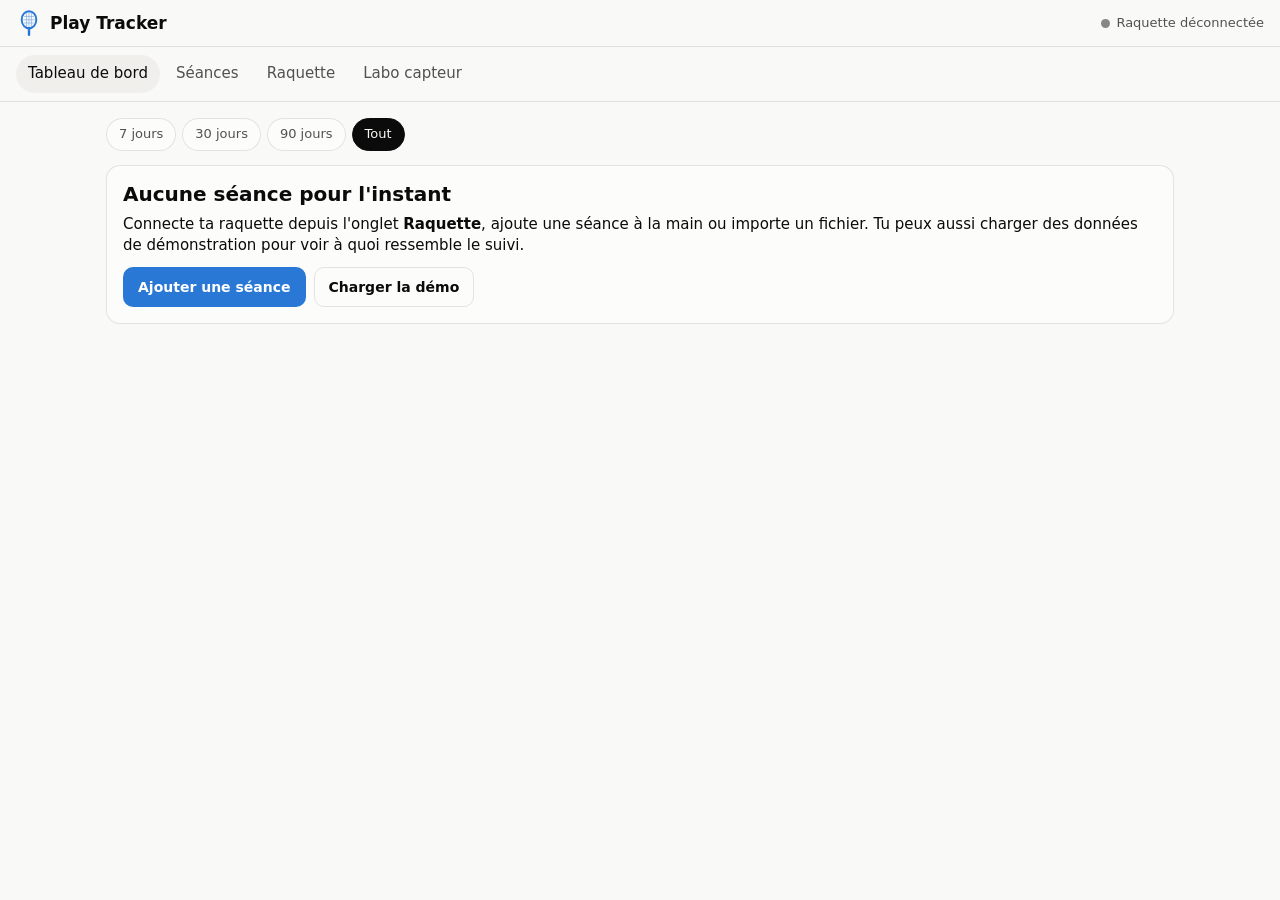
==== babolat-play/index.html @ 60995770 "Ajoute Play Tracker, une web-app de suivi pour la raquette Babolat Play Remplace l'appli Babolat Pla" ====
<!doctype html>
<html lang="fr">
<head>
  <meta charset="utf-8">
  <meta name="viewport" content="width=device-width, initial-scale=1, viewport-fit=cover">
  <title>Play Tracker</title>
  <meta name="description" content="Suivi des données du capteur Babolat Play : séances, coups, puissance, zone d'impact.">
  <meta name="theme-color" content="#0d0d0d">
  <meta name="apple-mobile-web-app-capable" content="yes">
  <meta name="apple-mobile-web-app-title" content="Play Tracker">
  <link rel="manifest" href="manifest.webmanifest">
  <link rel="icon" href="icons/icon.svg" type="image/svg+xml">
  <link rel="apple-touch-icon" href="icons/icon.svg">
  <link rel="stylesheet" href="css/style.css">
</head>
<body>
  <header class="topbar">
    <div class="brand">
      <svg class="brand-mark" viewBox="0 0 32 32" aria-hidden="true"><ellipse cx="16" cy="12" rx="9" ry="10.5" fill="none" stroke="currentColor" stroke-width="2.4"/><path d="M16 22.5v8" stroke="currentColor" stroke-width="3" stroke-linecap="round"/><path d="M10 8h12M9 12h14M10 16h12M13 3.5v17M16 1.5v21M19 3.5v17" stroke="currentColor" stroke-width=".9" opacity=".55"/></svg>
      <span>Play Tracker</span>
    </div>
    <div class="conn" id="connBadge" data-state="off" title="État de la connexion Bluetooth">
      <span class="dot"></span><span id="connLabel">Raquette déconnectée</span>
    </div>
  </header>

  <nav class="tabs" role="tablist">
    <button role="tab" data-view="dashboard" aria-selected="true">Tableau de bord</button>
    <button role="tab" data-view="sessions" aria-selected="false">Séances</button>
    <button role="tab" data-view="racket" aria-selected="false">Raquette</button>
    <button role="tab" data-view="lab" aria-selected="false">Labo capteur</button>
  </nav>

  <main>
    <!-- ============ TABLEAU DE BORD ============ -->
    <section id="view-dashboard" class="view" data-active>
      <div class="filters" role="group" aria-label="Période">
        <button class="chip" data-range="7">7 jours</button>
        <button class="chip" data-range="30">30 jours</button>
        <button class="chip" data-range="90">90 jours</button>
        <button class="chip" data-range="0" aria-pressed="true">Tout</button>
      </div>

      <div id="emptyState" class="card empty" hidden>
        <h2>Aucune séance pour l'instant</h2>
        <p>Connecte ta raquette depuis l'onglet <b>Raquette</b>, ajoute une séance à la main ou importe un fichier.
           Tu peux aussi charger des données de démonstration pour voir à quoi ressemble le suivi.</p>
        <div class="row">
          <button class="btn" data-goto="sessions">Ajouter une séance</button>
          <button class="btn ghost" id="loadDemo">Charger la démo</button>
        </div>
      </div>

      <div id="dashContent">
        <div class="tiles" id="tiles"></div>

        <div class="grid2">
          <article class="card">
            <header class="card-h"><h3>Coups par séance</h3><button class="link" data-table="perSession">Tableau</button></header>
            <div class="legend" id="legendPerSession"></div>
            <div class="chart" id="chartPerSession"></div>
          </article>
          <article class="card">
            <header class="card-h"><h3>Répartition des coups</h3><button class="link" data-table="byType">Tableau</button></header>
            <div class="chart" id="chartByType"></div>
          </article>
          <article class="card">
            <header class="card-h"><h3>Zone d'impact sur le tamis</h3><button class="link" data-table="impact">Tableau</button></header>
            <div class="chart chart-impact" id="chartImpact"></div>
          </article>
          <article class="card">
            <header class="card-h"><h3>Puissance moyenne par coup</h3><button class="link" data-table="power">Tableau</button></header>
            <div class="chart" id="chartPower"></div>
          </article>
          <article class="card span2">
            <header class="card-h"><h3>Effets (lifté / plat / slicé)</h3><button class="link" data-table="spin">Tableau</button></header>
            <div class="legend" id="legendSpin"></div>
            <div class="chart" id="chartSpin"></div>
          </article>
        </div>
      </div>
    </section>

    <!-- ============ SEANCES ============ -->
    <section id="view-sessions" class="view">
      <div class="row wrap">
        <button class="btn" id="newSession">+ Nouvelle séance</button>
        <label class="btn ghost file">Importer (JSON / CSV)<input type="file" id="importFile" accept=".json,.csv,application/json,text/csv" hidden></label>
        <button class="btn ghost" id="exportJson">Exporter JSON</button>
        <button class="btn ghost" id="exportCsv">Exporter CSV</button>
      </div>
      <div id="sessionList" class="list"></div>
    </section>

    <!-- ============ RAQUETTE ============ -->
    <section id="view-racket" class="view">
      <div id="bleUnsupported" class="card warn" hidden>
        <h3>Bluetooth non disponible dans ce navigateur</h3>
        <p id="bleUnsupportedMsg"></p>
      </div>

      <article class="card">
        <h3>Connexion</h3>
        <p class="muted">Allume la raquette (appui sur le bouton du manche, la LED s'allume), puis appuie sur « Rechercher ».
           Choisis l'appareil dans la liste qui s'affiche.</p>
        <div class="row wrap">
          <button class="btn" id="btnScan">Rechercher la raquette</button>
          <button class="btn ghost" id="btnDisconnect" disabled>Déconnecter</button>
          <button class="btn ghost" id="btnSync" disabled>Synchroniser les séances</button>
        </div>
      </article>

      <article class="card">
        <h3>Informations de la raquette</h3>
        <dl class="kv" id="deviceInfo"><dt>État</dt><dd>Non connectée</dd></dl>
      </article>

      <article class="card">
        <h3>Services Bluetooth découverts</h3>
        <div id="gattTree" class="gatt muted">Connecte la raquette pour lister ses services.</div>
      </article>
    </section>

    <!-- ============ LABO ============ -->
    <section id="view-lab" class="view">
      <article class="card">
        <h3>Pourquoi ce labo ?</h3>
        <p>Babolat n'a jamais publié le protocole de son capteur. L'appli lit déjà ce qui est standard (batterie, modèle,
           version du firmware). Pour décoder les séances, il faut d'abord observer ce que la raquette envoie.
           Ce labo enregistre chaque paquet reçu, met en évidence les octets qui changent et exporte une capture que l'on pourra analyser.</p>
      </article>

      <article class="card">
        <h3>Services supplémentaires</h3>
        <p class="muted">Le navigateur n'autorise l'accès qu'aux services déclarés à l'avance. Si nRF Connect affiche un service propriétaire
          (UUID long), colle-le ici (un par ligne), puis reconnecte la raquette.</p>
        <textarea id="extraUuids" rows="3" placeholder="ex. 0000fff0-0000-1000-8000-00805f9b34fb"></textarea>
        <div class="row"><button class="btn ghost" id="saveUuids">Enregistrer</button><span id="uuidMsg" class="muted"></span></div>
      </article>

      <article class="card">
        <h3>Envoyer une commande</h3>
        <div class="row wrap">
          <select id="writeChar" aria-label="Caractéristique cible"><option value="">Aucune caractéristique inscriptible</option></select>
          <input id="writeHex" placeholder="octets en hexa, ex. 01 00 A5" spellcheck="false" autocomplete="off">
          <button class="btn" id="btnWrite" disabled>Envoyer</button>
        </div>
      </article>

      <article class="card">
        <header class="card-h">
          <h3>Journal des paquets <span class="count" id="pktCount">0</span></h3>
          <div class="row">
            <button class="link" id="clearLog">Vider</button>
            <button class="link" id="exportCapture">Exporter la capture</button>
            <label class="link file">Ouvrir une capture<input type="file" id="importCapture" accept=".json" hidden></label>
            <button class="link" id="runDecoder">Décoder</button>
          </div>
        </header>
        <p class="muted small">Les octets <mark class="diff">surlignés</mark> ont changé par rapport au paquet précédent de la même caractéristique.</p>
        <div class="log" id="packetLog" role="log" aria-live="polite"></div>
      </article>
    </section>
  </main>

  <!-- Formulaire séance -->
  <dialog id="sessionDialog">
    <form method="dialog" id="sessionForm">
      <h2 id="sessionFormTitle">Nouvelle séance</h2>
      <div class="form-grid">
        <label>Date<input type="datetime-local" name="date" required></label>
        <label>Durée (min)<input type="number" name="durationMin" min="0" step="1" required></label>
        <label>Temps de jeu actif (min)<input type="number" name="activeMin" min="0" step="1"></label>
        <label>Plus long échange (coups)<input type="number" name="longestRally" min="0" step="1"></label>
      </div>
      <fieldset>
        <legend>Nombre de coups</legend>
        <div class="form-grid four">
          <label>Coup droit<input type="number" name="s_forehand" min="0" value="0"></label>
          <label>Revers<input type="number" name="s_backhand" min="0" value="0"></label>
          <label>Service<input type="number" name="s_serve" min="0" value="0"></label>
          <label>Smash<input type="number" name="s_smash" min="0" value="0"></label>
        </div>
      </fieldset>
      <fieldset>
        <legend>Puissance moyenne (indice 0–100)</legend>
        <div class="form-grid four">
          <label>Coup droit<input type="number" name="p_forehand" min="0" max="100"></label>
          <label>Revers<input type="number" name="p_backhand" min="0" max="100"></label>
          <label>Service<input type="number" name="p_serve" min="0" max="100"></label>
          <label>Smash<input type="number" name="p_smash" min="0" max="100"></label>
        </div>
      </fieldset>
      <fieldset>
        <legend>Centrage</legend>
        <div class="form-grid">
          <label>% de coups dans le sweet spot<input type="number" name="sweetSpotPct" min="0" max="100"></label>
        </div>
      </fieldset>
      <label>Notes<textarea name="notes" rows="2"></textarea></label>
      <div class="row end">
        <button class="btn ghost" value="cancel" formnovalidate>Annuler</button>
        <button class="btn" value="save">Enregistrer</button>
      </div>
    </form>
  </dialog>

  <!-- Vue tableau des graphiques -->
  <dialog id="tableDialog">
    <form method="dialog">
      <h2 id="tableTitle"></h2>
      <div class="table-wrap" id="tableBody"></div>
      <div class="row end"><button class="btn">Fermer</button></div>
    </form>
  </dialog>

  <div class="tooltip" id="tooltip" role="tooltip" hidden></div>
  <div class="toast" id="toast" role="status" hidden></div>

  <script type="module" src="js/app.js"></script>
</body>
</html>
---- babolat-play/css/style.css ----
:root {
  color-scheme: light;
  --page: #f9f9f7;
  --surface: #fcfcfb;
  --surface-2: #f0efec;
  --ink: #0b0b0b;
  --ink-2: #52514e;
  --muted: #898781;
  --grid: #e1e0d9;
  --axis: #c3c2b7;
  --border: rgba(11, 11, 11, 0.10);
  --accent: #2a78d6;
  --accent-ink: #ffffff;
  --good: #006300;
  --warn-bg: #fff4dc;
  --s1: #2a78d6; /* coup droit */
  --s2: #eb6834; /* revers */
  --s3: #1baf7a; /* service */
  --s4: #eda100; /* smash */
  --seq-0: #f0efec;
  --seq-1: #cde2fb;
  --seq-2: #9ec5f4;
  --seq-3: #6da7ec;
  --seq-4: #3987e5;
  --seq-5: #256abf;
  --seq-6: #184f95;
  --seq-7: #0d366b;
  --seq-ink-0: #0b0b0b; --seq-ink-1: #0b0b0b; --seq-ink-2: #0b0b0b; --seq-ink-3: #0b0b0b;
  --seq-ink-4: #ffffff; --seq-ink-5: #ffffff; --seq-ink-6: #ffffff; --seq-ink-7: #ffffff;
  --radius: 14px;
  font-family: system-ui, -apple-system, "Segoe UI", Roboto, sans-serif;
}
@media (prefers-color-scheme: dark) {
  :root:not([data-theme="light"]) {
    color-scheme: dark;
    --page: #0d0d0d;
    --surface: #1a1a19;
    --surface-2: #262624;
    --ink: #f0efec;
    --ink-2: #c3c2b7;
    --grid: #2c2c2a;
    --axis: #383835;
    --border: rgba(255, 255, 255, 0.10);
    --accent: #3987e5;
    --good: #0ca30c;
    --warn-bg: #3a2c0b;
    --s1: #3987e5;
    --s2: #d95926;
    --s3: #199e70;
    --s4: #c98500;
    --seq-0: #262624;
    --seq-1: #0d366b;
    --seq-2: #104281;
    --seq-3: #184f95;
    --seq-4: #256abf;
    --seq-5: #3987e5;
    --seq-6: #6da7ec;
    --seq-7: #9ec5f4;
    --seq-ink-0: #f0efec; --seq-ink-1: #f0efec; --seq-ink-2: #f0efec; --seq-ink-3: #f0efec;
    --seq-ink-4: #ffffff; --seq-ink-5: #0b0b0b; --seq-ink-6: #0b0b0b; --seq-ink-7: #0b0b0b;
  }
}
:root[data-theme="dark"] {
  color-scheme: dark;
  --page: #0d0d0d;
  --surface: #1a1a19;
  --surface-2: #262624;
  --ink: #f0efec;
  --ink-2: #c3c2b7;
  --grid: #2c2c2a;
  --axis: #383835;
  --border: rgba(255, 255, 255, 0.10);
  --accent: #3987e5;
  --good: #0ca30c;
  --warn-bg: #3a2c0b;
  --s1: #3987e5;
  --s2: #d95926;
  --s3: #199e70;
  --s4: #c98500;
  --seq-0: #262624;
  --seq-1: #0d366b;
  --seq-2: #104281;
  --seq-3: #184f95;
  --seq-4: #256abf;
  --seq-5: #3987e5;
  --seq-6: #6da7ec;
  --seq-7: #9ec5f4;
  --seq-ink-0: #f0efec; --seq-ink-1: #f0efec; --seq-ink-2: #f0efec; --seq-ink-3: #f0efec;
  --seq-ink-4: #ffffff; --seq-ink-5: #0b0b0b; --seq-ink-6: #0b0b0b; --seq-ink-7: #0b0b0b;
}

* { box-sizing: border-box; }
html, body { margin: 0; }
body {
  background: var(--page);
  color: var(--ink);
  font-size: 15px;
  line-height: 1.45;
  padding-bottom: env(safe-area-inset-bottom);
  -webkit-text-size-adjust: 100%;
}
h1, h2, h3 { margin: 0 0 8px; line-height: 1.2; }
h2 { font-size: 20px; }
h3 { font-size: 15px; font-weight: 600; }
p { margin: 0 0 10px; }
.muted { color: var(--ink-2); }
.small { font-size: 13px; }
b { font-weight: 600; }

/* ---------- barre du haut ---------- */
.topbar {
  position: sticky; top: 0; z-index: 5;
  display: flex; align-items: center; justify-content: space-between; gap: 12px;
  padding: calc(10px + env(safe-area-inset-top)) 16px 10px;
  background: var(--page);
  border-bottom: 1px solid var(--border);
}
.brand { display: flex; align-items: center; gap: 8px; font-weight: 700; font-size: 17px; }
.brand-mark { width: 26px; height: 26px; color: var(--accent); }
.conn { display: flex; align-items: center; gap: 6px; font-size: 13px; color: var(--ink-2); white-space: nowrap; overflow: hidden; text-overflow: ellipsis; }
.conn .dot { width: 9px; height: 9px; border-radius: 50%; background: var(--muted); flex: none; }
.conn[data-state="on"] .dot { background: #0ca30c; }
.conn[data-state="busy"] .dot { background: #fab219; animation: pulse 1s infinite; }
@keyframes pulse { 50% { opacity: .3; } }

.tabs {
  display: flex; gap: 4px; padding: 8px 16px; overflow-x: auto;
  background: var(--page); border-bottom: 1px solid var(--border);
  scrollbar-width: none;
}
.tabs button {
  flex: none; border: 0; background: none; color: var(--ink-2);
  font: inherit; font-weight: 500; padding: 8px 12px; border-radius: 999px; cursor: pointer;
}
.tabs button[aria-selected="true"] { background: var(--surface-2); color: var(--ink); }

main { max-width: 1100px; margin: 0 auto; padding: 16px; }
.view { display: none; }
.view[data-active] { display: block; }

/* ---------- composants ---------- */
.card {
  background: var(--surface);
  border: 1px solid var(--border);
  border-radius: var(--radius);
  padding: 16px;
  margin-bottom: 14px;
  min-width: 0;
}
.card.warn { background: var(--warn-bg); }
.card.empty { text-align: left; }
.card-h { display: flex; align-items: center; justify-content: space-between; gap: 8px; flex-wrap: wrap; margin-bottom: 6px; }
.card-h h3 { margin: 0; }
.row { display: flex; gap: 8px; align-items: center; }
.row.wrap { flex-wrap: wrap; }
.row.end { justify-content: flex-end; margin-top: 12px; }
.grid2 { display: grid; grid-template-columns: 1fr; gap: 14px; }
.grid2 .card { margin: 0; }
@media (min-width: 820px) {
  .grid2 { grid-template-columns: 1fr 1fr; }
  .span2 { grid-column: span 2; }
}

.btn {
  display: inline-flex; align-items: center; justify-content: center;
  font: inherit; font-weight: 600; font-size: 14px;
  padding: 9px 14px; border-radius: 10px; cursor: pointer;
  background: var(--accent); color: var(--accent-ink); border: 1px solid transparent;
}
.btn.ghost { background: transparent; color: var(--ink); border-color: var(--border); }
.btn:disabled { opacity: .45; cursor: not-allowed; }
.link { background: none; border: 0; padding: 4px 2px; color: var(--accent); font: inherit; font-size: 13px; font-weight: 600; cursor: pointer; }
label.file { cursor: pointer; }

.filters { display: flex; gap: 6px; margin-bottom: 14px; flex-wrap: wrap; }
.chip {
  font: inherit; font-size: 13px; padding: 6px 12px; border-radius: 999px; cursor: pointer;
  border: 1px solid var(--border); background: var(--surface); color: var(--ink-2);
}
.chip[aria-pressed="true"] { background: var(--ink); color: var(--page); border-color: var(--ink); }

input, select, textarea {
  font: inherit; color: var(--ink); background: var(--surface);
  border: 1px solid var(--border); border-radius: 8px; padding: 8px 10px; min-width: 0;
}
textarea { width: 100%; font-family: ui-monospace, SFMono-Regular, Menlo, monospace; font-size: 13px; }
#writeHex { flex: 1 1 200px; font-family: ui-monospace, SFMono-Regular, Menlo, monospace; }
#writeChar { flex: 1 1 220px; max-width: 100%; }

/* ---------- tuiles ---------- */
.tiles { display: grid; grid-template-columns: repeat(2, minmax(0, 1fr)); gap: 10px; margin-bottom: 14px; }
.tiles .tile:last-child:nth-child(odd) { grid-column: span 2; }
@media (min-width: 700px) { .tiles .tile:last-child:nth-child(odd) { grid-column: auto; }
  .tiles { grid-template-columns: repeat(5, minmax(0, 1fr)); } }
.tile { background: var(--surface); border: 1px solid var(--border); border-radius: var(--radius); padding: 12px 14px; }
.tile .label { font-size: 12px; color: var(--ink-2); }
.tile .value { font-size: 26px; font-weight: 650; margin-top: 2px; letter-spacing: -0.01em; }
.tile .unit { font-size: 13px; font-weight: 500; color: var(--ink-2); margin-left: 3px; }
.tile .sub { font-size: 12px; color: var(--muted); margin-top: 2px; }

/* ---------- graphiques ---------- */
.chart { width: 100%; min-height: 60px; }
.chart svg { display: block; width: 100%; height: auto; overflow: visible; }
.chart text { fill: var(--muted); font-size: 11px; font-variant-numeric: tabular-nums; }
.chart text.lbl { fill: var(--ink-2); font-size: 12px; }
.chart text.val { fill: var(--ink); font-size: 12px; font-weight: 600; }
.chart .gridline { stroke: var(--grid); stroke-width: 1; }
.chart .baseline { stroke: var(--axis); stroke-width: 1; }
.chart .mark { cursor: default; transition: opacity .12s; }
.chart .mark:hover, .chart .mark:focus { opacity: .8; outline: none; }
.chart .mark:focus-visible { stroke: var(--ink); stroke-width: 2; }
.chart-impact { max-width: 250px; margin: 0 auto; }
.legend { display: flex; flex-wrap: wrap; gap: 4px 14px; font-size: 12px; color: var(--ink-2); margin-bottom: 6px; }
.legend span { display: inline-flex; align-items: center; gap: 6px; }
.legend i { width: 10px; height: 10px; border-radius: 3px; display: inline-block; }

.tooltip {
  position: fixed; z-index: 30; pointer-events: none;
  background: var(--surface); color: var(--ink);
  border: 1px solid var(--border); border-radius: 10px;
  box-shadow: 0 6px 24px rgba(0,0,0,.18);
  padding: 8px 10px; font-size: 12px; min-width: 120px; max-width: 240px;
}
.tooltip .t-title { color: var(--ink-2); margin-bottom: 4px; }
.tooltip .t-row { display: flex; align-items: center; gap: 6px; }
.tooltip .t-row b { font-size: 13px; font-variant-numeric: tabular-nums; }
.tooltip .t-key { width: 12px; height: 2px; border-radius: 1px; flex: none; }

/* ---------- liste des séances ---------- */
.list { margin-top: 14px; display: grid; gap: 10px; }
.session {
  background: var(--surface); border: 1px solid var(--border); border-radius: var(--radius);
  padding: 12px 14px; display: grid; grid-template-columns: 1fr auto; gap: 4px 10px;
}
.session .when { font-weight: 600; }
.session .meta { font-size: 13px; color: var(--ink-2); grid-column: 1 / -1; }
.session .actions { display: flex; gap: 4px; align-items: start; }
.badge { display: inline-block; font-size: 11px; font-weight: 600; padding: 1px 7px; border-radius: 999px; background: var(--surface-2); color: var(--ink-2); margin-left: 6px; vertical-align: 1px; }

/* ---------- raquette / gatt ---------- */
.kv { display: grid; grid-template-columns: max-content 1fr; gap: 6px 14px; margin: 0; font-size: 14px; }
.kv dt { color: var(--ink-2); }
.kv dd { margin: 0; overflow-wrap: anywhere; }
.gatt { font-size: 13px; }
.gatt .svc { border-top: 1px solid var(--border); padding: 10px 0; }
.gatt .svc:first-child { border-top: 0; padding-top: 0; }
.gatt .svc-name { font-weight: 600; }
.gatt .uuid { font-family: ui-monospace, SFMono-Regular, Menlo, monospace; font-size: 12px; color: var(--muted); overflow-wrap: anywhere; }
.gatt ul { margin: 6px 0 0; padding-left: 16px; }
.gatt li { margin: 4px 0; }
.props { font-size: 11px; color: var(--ink-2); }
.hexval { font-family: ui-monospace, SFMono-Regular, Menlo, monospace; font-size: 12px; overflow-wrap: anywhere; }

/* ---------- journal ---------- */
.count { font-size: 12px; font-weight: 600; background: var(--surface-2); color: var(--ink-2); border-radius: 999px; padding: 1px 8px; margin-left: 4px; }
.log {
  max-height: 55vh; overflow: auto; font-family: ui-monospace, SFMono-Regular, Menlo, monospace; font-size: 12px;
  border: 1px solid var(--border); border-radius: 10px; background: var(--page);
}
.log .pkt { display: grid; grid-template-columns: 90px 64px 12px minmax(0, 1fr); gap: 8px; padding: 4px 8px; border-bottom: 1px solid var(--grid); }
.log .pkt:last-child { border-bottom: 0; }
.log .pkt .t, .log .pkt .c, .log .pkt .n { color: var(--muted); white-space: nowrap; overflow: hidden; text-overflow: ellipsis; }
.log .pkt .h { overflow-wrap: anywhere; color: var(--ink); }
.log .pkt.out .h { color: var(--accent); }
.log .empty { padding: 12px; color: var(--muted); font-family: system-ui, sans-serif; }
mark.diff, .log mark { background: rgba(250, 178, 25, .35); color: inherit; border-radius: 2px; }

/* ---------- dialogues ---------- */
dialog {
  border: 1px solid var(--border); border-radius: var(--radius); padding: 18px;
  background: var(--surface); color: var(--ink);
  width: min(560px, calc(100vw - 32px)); max-height: calc(100vh - 40px);
}
dialog::backdrop { background: rgba(0,0,0,.45); }
fieldset { border: 1px solid var(--border); border-radius: 10px; padding: 10px 12px; margin: 12px 0 0; }
legend { font-size: 13px; color: var(--ink-2); padding: 0 4px; }
.form-grid { display: grid; grid-template-columns: repeat(2, minmax(0, 1fr)); gap: 10px; }
.form-grid.four { grid-template-columns: repeat(2, minmax(0, 1fr)); }
@media (min-width: 520px) { .form-grid.four { grid-template-columns: repeat(4, minmax(0, 1fr)); } }
dialog label { display: flex; flex-direction: column; gap: 4px; font-size: 13px; color: var(--ink-2); }
dialog form > label { margin-top: 12px; }
dialog input { width: 100%; }
.table-wrap { overflow-x: auto; }
table { border-collapse: collapse; width: 100%; font-size: 13px; }
th, td { text-align: right; padding: 6px 8px; border-bottom: 1px solid var(--grid); font-variant-numeric: tabular-nums; white-space: nowrap; }
th:first-child, td:first-child { text-align: left; }
th { color: var(--ink-2); font-weight: 600; }

.toast {
  position: fixed; left: 50%; bottom: calc(20px + env(safe-area-inset-bottom)); transform: translateX(-50%);
  background: var(--ink); color: var(--page); padding: 10px 16px; border-radius: 10px; font-size: 14px;
  z-index: 40; max-width: calc(100vw - 32px);
}

@media (forced-colors: active) {
  .chart .mark { forced-color-adjust: none; }
}
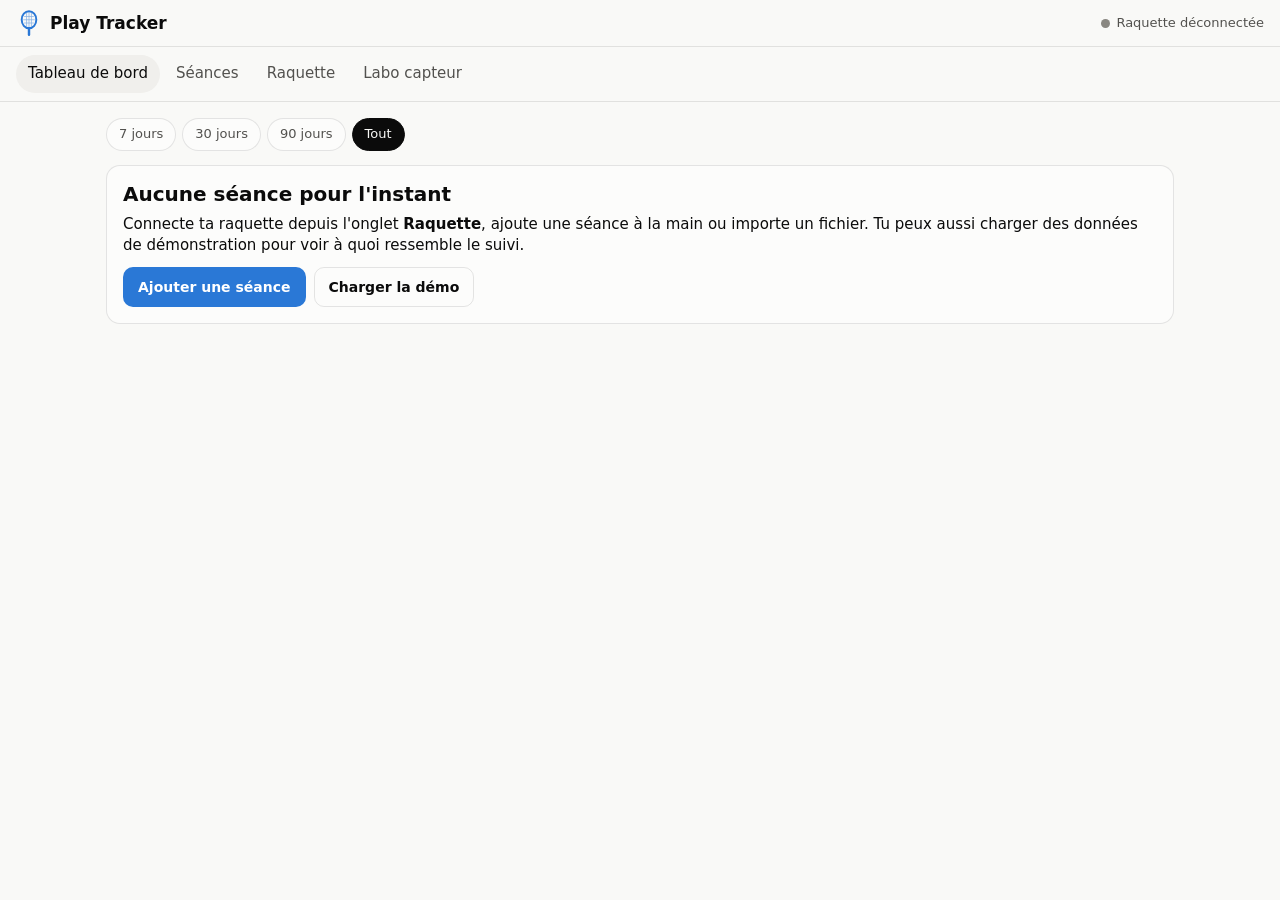
==== commit c79aae1e: "Importe les séances depuis la raquette par câble USB Branchée en USB, la raquette Babolat Play appar" ====
--- a/babolat-play/index.html
+++ b/babolat-play/index.html
@@ -65,12 +65,18 @@
             <div class="chart" id="chartByType"></div>
           </article>
           <article class="card">
+            <header class="card-h"><h3>Vitesse moyenne par coup</h3><button class="link" data-table="speed">Tableau</button></header>
+            <p class="muted small">En km/h : vitesse de balle pour le service, vitesse de la raquette pour les autres coups.</p>
+            <div class="chart" id="chartSpeed"></div>
+          </article>
+          <article class="card span2">
+            <header class="card-h"><h3>Évolution de la vitesse moyenne</h3><button class="link" data-table="trend">Tableau</button></header>
+            <div class="legend" id="legendTrend"></div>
+            <div class="chart" id="chartTrend"></div>
+          </article>
+          <article class="card" id="impactCard">
             <header class="card-h"><h3>Zone d'impact sur le tamis</h3><button class="link" data-table="impact">Tableau</button></header>
             <div class="chart chart-impact" id="chartImpact"></div>
-          </article>
-          <article class="card">
-            <header class="card-h"><h3>Puissance moyenne par coup</h3><button class="link" data-table="power">Tableau</button></header>
-            <div class="chart" id="chartPower"></div>
           </article>
           <article class="card span2">
             <header class="card-h"><h3>Effets (lifté / plat / slicé)</h3><button class="link" data-table="spin">Tableau</button></header>
@@ -94,13 +100,26 @@
 
     <!-- ============ RAQUETTE ============ -->
     <section id="view-racket" class="view">
-      <div id="bleUnsupported" class="card warn" hidden>
-        <h3>Bluetooth non disponible dans ce navigateur</h3>
-        <p id="bleUnsupportedMsg"></p>
-      </div>
-
-      <article class="card">
-        <h3>Connexion</h3>
+      <article class="card">
+        <h3>Importer depuis la raquette (câble USB)</h3>
+        <p>Branchée en USB, la raquette apparaît comme une clé USB nommée <b>BABOLAT</b>. Elle contient des fichiers
+           <code>LOG000.BIN</code>, <code>LOG001.BIN</code>… avec toutes tes séances.</p>
+        <ol class="steps muted">
+          <li>Branche la raquette au téléphone ou à l'ordinateur avec un câble USB qui transmet les données
+              (sur téléphone, il faut en général un adaptateur USB-C ou Lightning).</li>
+          <li>Appuie sur un des boutons ci-dessous et sélectionne <b>tous</b> les fichiers <code>LOG…BIN</code> dans BABOLAT.</li>
+        </ol>
+        <div class="row wrap">
+          <label class="btn file">Choisir les fichiers LOG<input type="file" id="logFiles" multiple hidden></label>
+          <label class="btn ghost file" id="logDirBtn">Choisir le dossier BABOLAT<input type="file" id="logDir" webkitdirectory multiple hidden></label>
+        </div>
+        <p class="muted small">Les fichiers sont seulement lus, jamais modifiés. Tu peux réimporter les mêmes fichiers sans créer de doublons.</p>
+        <p id="usbResult" class="small" hidden></p>
+      </article>
+
+      <article class="card">
+        <h3>Connexion Bluetooth (expérimental)</h3>
+        <p id="bleUnsupported" class="small muted" hidden>Bluetooth indisponible ici : <span id="bleUnsupportedMsg"></span></p>
         <p class="muted">Allume la raquette (appui sur le bouton du manche, la LED s'allume), puis appuie sur « Rechercher ».
            Choisis l'appareil dans la liste qui s'affiche.</p>
         <div class="row wrap">
@@ -179,22 +198,18 @@
           <label>Coup droit<input type="number" name="s_forehand" min="0" value="0"></label>
           <label>Revers<input type="number" name="s_backhand" min="0" value="0"></label>
           <label>Service<input type="number" name="s_serve" min="0" value="0"></label>
+          <label>Volée<input type="number" name="s_volley" min="0" value="0"></label>
           <label>Smash<input type="number" name="s_smash" min="0" value="0"></label>
         </div>
       </fieldset>
       <fieldset>
-        <legend>Puissance moyenne (indice 0–100)</legend>
+        <legend>Vitesse moyenne (km/h)</legend>
         <div class="form-grid four">
-          <label>Coup droit<input type="number" name="p_forehand" min="0" max="100"></label>
-          <label>Revers<input type="number" name="p_backhand" min="0" max="100"></label>
-          <label>Service<input type="number" name="p_serve" min="0" max="100"></label>
-          <label>Smash<input type="number" name="p_smash" min="0" max="100"></label>
-        </div>
-      </fieldset>
-      <fieldset>
-        <legend>Centrage</legend>
-        <div class="form-grid">
-          <label>% de coups dans le sweet spot<input type="number" name="sweetSpotPct" min="0" max="100"></label>
+          <label>Coup droit<input type="number" name="v_forehand" min="0" max="300" step="0.1"></label>
+          <label>Revers<input type="number" name="v_backhand" min="0" max="300" step="0.1"></label>
+          <label>Service<input type="number" name="v_serve" min="0" max="300" step="0.1"></label>
+          <label>Volée<input type="number" name="v_volley" min="0" max="300" step="0.1"></label>
+          <label>Smash<input type="number" name="v_smash" min="0" max="300" step="0.1"></label>
         </div>
       </fieldset>
       <label>Notes<textarea name="notes" rows="2"></textarea></label>
@@ -202,6 +217,37 @@
         <button class="btn ghost" value="cancel" formnovalidate>Annuler</button>
         <button class="btn" value="save">Enregistrer</button>
       </div>
+    </form>
+  </dialog>
+
+  <!-- Horloge de la raquette réinitialisée -->
+  <dialog id="clockDialog">
+    <form method="dialog" id="clockForm">
+      <h2>Horloge de la raquette à régler</h2>
+      <p>La batterie de la raquette s'est vidée : son horloge est repartie au 1<sup>er</sup> septembre 2012.
+         <span id="clockCount"></span></p>
+      <p>Indique la date et l'heure à laquelle ta <b>dernière séance s'est terminée</b>. L'appli en déduit le décalage
+         et corrige toutes les séances concernées.</p>
+      <label>Fin de la dernière séance<input type="datetime-local" name="lastEnded" required></label>
+      <div class="row end">
+        <button class="btn ghost" value="cancel" formnovalidate>Plus tard</button>
+        <button class="btn" value="save">Corriger les dates</button>
+      </div>
+    </form>
+  </dialog>
+
+  <!-- Détail d'une séance -->
+  <dialog id="detailDialog" class="wide">
+    <form method="dialog">
+      <h2 id="detailTitle"></h2>
+      <p class="muted" id="detailMeta"></p>
+      <div class="table-wrap" id="detailTable"></div>
+      <div id="detailTimelineBox">
+        <h3 class="mt">Coups par tranche de 5 minutes</h3>
+        <div class="legend" id="detailLegend"></div>
+        <div class="chart" id="detailTimeline"></div>
+      </div>
+      <div class="row end"><button class="btn">Fermer</button></div>
     </form>
   </dialog>
 
--- a/babolat-play/css/style.css
+++ b/babolat-play/css/style.css
@@ -16,7 +16,8 @@
   --s1: #2a78d6; /* coup droit */
   --s2: #eb6834; /* revers */
   --s3: #1baf7a; /* service */
-  --s4: #eda100; /* smash */
+  --s4: #eda100; /* volée */
+  --s5: #e87ba4; /* smash */
   --seq-0: #f0efec;
   --seq-1: #cde2fb;
   --seq-2: #9ec5f4;
@@ -48,6 +49,7 @@
     --s2: #d95926;
     --s3: #199e70;
     --s4: #c98500;
+    --s5: #d55181;
     --seq-0: #262624;
     --seq-1: #0d366b;
     --seq-2: #104281;
@@ -77,6 +79,7 @@
   --s2: #d95926;
   --s3: #199e70;
   --s4: #c98500;
+  --s5: #d55181;
   --seq-0: #262624;
   --seq-1: #0d366b;
   --seq-2: #104281;
@@ -90,6 +93,7 @@
 }
 
 * { box-sizing: border-box; }
+[hidden] { display: none !important; }
 html, body { margin: 0; }
 body {
   background: var(--page);
@@ -271,6 +275,15 @@
   background: var(--surface); color: var(--ink);
   width: min(560px, calc(100vw - 32px)); max-height: calc(100vh - 40px);
 }
+dialog.wide { width: min(760px, calc(100vw - 32px)); }
+.mt { margin-top: 18px; }
+.steps { padding-left: 20px; margin: 0 0 12px; }
+.steps li { margin: 4px 0; }
+code { font-family: ui-monospace, SFMono-Regular, Menlo, monospace; font-size: 0.9em; background: var(--surface-2); padding: 1px 5px; border-radius: 4px; }
+.session { cursor: pointer; }
+.session:hover { border-color: var(--axis); }
+.chart .crosshair { stroke: var(--axis); stroke-width: 1; }
+.chart .line { fill: none; stroke-width: 2; stroke-linejoin: round; stroke-linecap: round; }
 dialog::backdrop { background: rgba(0,0,0,.45); }
 fieldset { border: 1px solid var(--border); border-radius: 10px; padding: 10px 12px; margin: 12px 0 0; }
 legend { font-size: 13px; color: var(--ink-2); padding: 0 4px; }
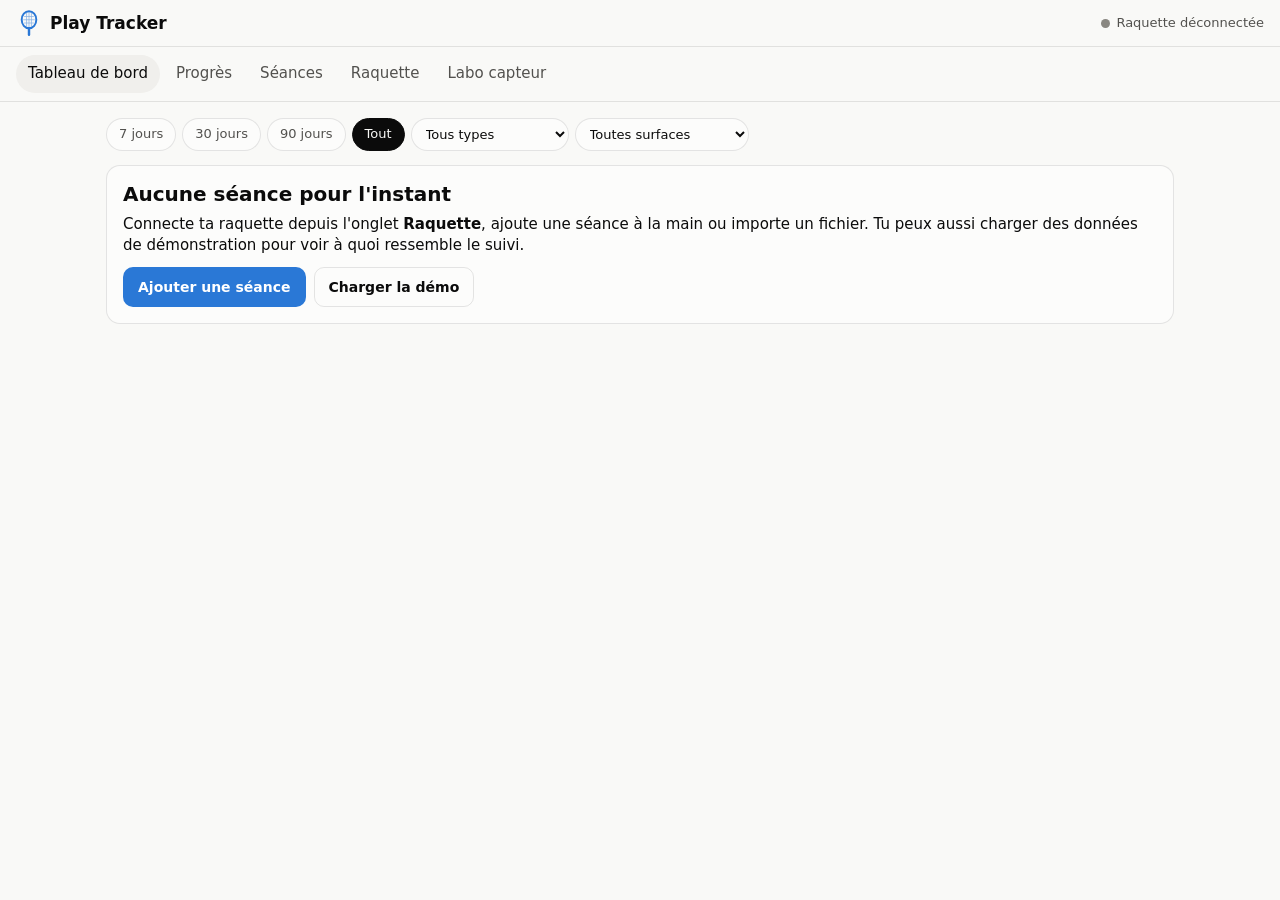
==== commit 4a8c321e: "Analyses d'entraînement et de match, contexte des séances, onglet Progrès À partir de l'heure de cha" ====
--- a/babolat-play/index.html
+++ b/babolat-play/index.html
@@ -26,6 +26,7 @@
 
   <nav class="tabs" role="tablist">
     <button role="tab" data-view="dashboard" aria-selected="true">Tableau de bord</button>
+    <button role="tab" data-view="progress" aria-selected="false">Progrès</button>
     <button role="tab" data-view="sessions" aria-selected="false">Séances</button>
     <button role="tab" data-view="racket" aria-selected="false">Raquette</button>
     <button role="tab" data-view="lab" aria-selected="false">Labo capteur</button>
@@ -34,11 +35,47 @@
   <main>
     <!-- ============ TABLEAU DE BORD ============ -->
     <section id="view-dashboard" class="view" data-active>
+      <div id="installBanner" class="banner" hidden>
+        <div>
+          <b>Installe l'appli sur ton écran d'accueil</b>
+          <p id="installText" class="small"></p>
+        </div>
+        <div class="row wrap">
+          <button class="btn" id="installBtn" hidden>Installer</button>
+          <button class="btn ghost" id="installLater">Plus tard</button>
+        </div>
+      </div>
+      <div id="backupBanner" class="banner" hidden>
+        <div>
+          <b>Pense à sauvegarder tes séances</b>
+          <p id="backupText" class="small"></p>
+        </div>
+        <div class="row wrap">
+          <button class="btn" id="backupNowBanner">Sauvegarder</button>
+          <button class="btn ghost" id="backupLater">Plus tard</button>
+        </div>
+      </div>
       <div class="filters" role="group" aria-label="Période">
         <button class="chip" data-range="7">7 jours</button>
         <button class="chip" data-range="30">30 jours</button>
         <button class="chip" data-range="90">90 jours</button>
         <button class="chip" data-range="0" aria-pressed="true">Tout</button>
+        <select id="typeFilter" aria-label="Type de séance">
+          <option value="">Tous types</option>
+          <option value="match">Matchs</option>
+          <option value="training">Entraînements</option>
+          <option value="lesson">Cours</option>
+          <option value="drill">Exercices / panier</option>
+          <option value="free">Jeu libre</option>
+          <option value="none">Type non précisé</option>
+        </select>
+        <select id="surfaceFilter" aria-label="Surface">
+          <option value="">Toutes surfaces</option>
+          <option value="hard">Dur</option>
+          <option value="clay">Terre battue</option>
+          <option value="grass">Gazon</option>
+          <option value="indoor">Intérieur / moquette</option>
+        </select>
       </div>
 
       <div id="emptyState" class="card empty" hidden>
@@ -54,6 +91,12 @@
       <div id="dashContent">
         <div class="tiles" id="tiles"></div>
 
+        <article class="card" id="insightsCard">
+          <header class="card-h"><h3>Points clés</h3></header>
+          <p class="muted small">Observations tirées de tes séances sur la période choisie. Certaines reposent sur des estimations (voir chaque carte).</p>
+          <ul class="insights" id="insights"></ul>
+        </article>
+
         <div class="grid2">
           <article class="card">
             <header class="card-h"><h3>Coups par séance</h3><button class="link" data-table="perSession">Tableau</button></header>
@@ -74,6 +117,38 @@
             <div class="legend" id="legendTrend"></div>
             <div class="chart" id="chartTrend"></div>
           </article>
+          <article class="card" id="serveCard">
+            <header class="card-h"><h3>Service</h3><button class="link" data-table="serve">Tableau</button></header>
+            <div class="minis" id="serveStats"></div>
+            <div class="chart" id="chartServe"></div>
+            <p class="muted small" id="serveNote"></p>
+          </article>
+          <article class="card" id="rallyCard">
+            <header class="card-h"><h3>Échanges (estimés)</h3><button class="link" data-table="rallies">Tableau</button></header>
+            <div class="minis" id="rallyStats"></div>
+            <div class="chart" id="chartRallies"></div>
+            <p class="muted small">Coups de ton côté par échange. La raquette ne voit que tes frappes : un nouvel échange commence à chaque service ou après plus de 8 s sans frapper.</p>
+          </article>
+          <article class="card" id="enduranceCard">
+            <header class="card-h"><h3>Endurance</h3><button class="link" data-table="endurance">Tableau</button></header>
+            <div class="minis" id="enduranceStats"></div>
+            <div class="chart" id="chartEndurance"></div>
+            <p class="muted small">Vitesse moyenne en coup droit et revers au début, au milieu et à la fin de tes séances (chaque séance découpée en trois).</p>
+          </article>
+          <article class="card" id="consistencyCard">
+            <header class="card-h"><h3>Régularité de la vitesse</h3><button class="link" data-table="consistency">Tableau</button></header>
+            <div class="chart" id="chartConsistency"></div>
+            <p class="muted small">Le point est ta vitesse habituelle (médiane), la barre l'étendue où tombent 80 % de tes coups. Plus la barre est courte, plus ta frappe est constante.</p>
+          </article>
+          <article class="card span2" id="compareCard">
+            <header class="card-h"><h3>Match ou entraînement : quelle différence ?</h3></header>
+            <div class="table-wrap" id="compareTable"></div>
+            <p class="muted small">Indique le type de chaque séance (onglet Séances) pour alimenter cette comparaison.</p>
+          </article>
+          <article class="card span2" id="spinSpeedCard">
+            <header class="card-h"><h3>Vitesse selon l'effet</h3></header>
+            <div class="table-wrap" id="spinSpeedTable"></div>
+          </article>
           <article class="card" id="impactCard">
             <header class="card-h"><h3>Zone d'impact sur le tamis</h3><button class="link" data-table="impact">Tableau</button></header>
             <div class="chart chart-impact" id="chartImpact"></div>
@@ -87,12 +162,53 @@
       </div>
     </section>
 
+    <!-- ============ PROGRÈS ============ -->
+    <section id="view-progress" class="view">
+      <div class="tiles" id="progressTiles"></div>
+      <div class="grid2">
+        <article class="card">
+          <header class="card-h"><h3>Objectifs</h3></header>
+          <div id="goals"></div>
+          <div class="form-grid mt-s">
+            <label class="lbl-col">Séances par semaine<input type="number" id="goalSessions" min="1" max="14" step="1"></label>
+            <label class="lbl-col">Service visé (km/h)<input type="number" id="goalServe" min="50" max="250" step="1"></label>
+          </div>
+        </article>
+        <article class="card">
+          <header class="card-h"><h3>Records personnels</h3></header>
+          <ul class="records" id="records"></ul>
+        </article>
+        <article class="card span2">
+          <header class="card-h"><h3>Volume par semaine</h3><button class="link" data-table="weekly">Tableau</button></header>
+          <div class="chart" id="chartWeekly"></div>
+          <p class="muted small">Nombre de coups par semaine sur les 12 dernières semaines (touche une barre pour le détail).</p>
+        </article>
+        <article class="card span2" id="matchesCard">
+          <header class="card-h"><h3>Bilan des matchs</h3></header>
+          <div class="minis" id="matchStats"></div>
+          <ul class="match-list" id="matchList"></ul>
+        </article>
+      </div>
+    </section>
+
     <!-- ============ SEANCES ============ -->
     <section id="view-sessions" class="view">
+      <article class="card" id="backupCard">
+        <h3>Sauvegarde et stockage</h3>
+        <dl class="kv" id="storageInfo"></dl>
+        <div class="row wrap mt-s">
+          <button class="btn" id="backupNow">Sauvegarder tout</button>
+          <label class="btn ghost file">Restaurer une sauvegarde<input type="file" id="restoreFile" accept=".json,application/json" hidden></label>
+          <button class="btn ghost" id="redecode">Redécoder l'historique</button>
+        </div>
+        <p class="muted small mt-s">La sauvegarde contient tes séances, les fichiers bruts de la raquette et le réglage d'horloge.
+          Range-la hors du téléphone (iCloud Drive, Google Drive, ordinateur). La restauration <b>ajoute</b> les séances manquantes
+          sans rien effacer. « Redécoder » relit les fichiers bruts archivés avec le décodeur actuel : utile quand le décodage s'améliore.</p>
+      </article>
+
       <div class="row wrap">
         <button class="btn" id="newSession">+ Nouvelle séance</button>
         <label class="btn ghost file">Importer (JSON / CSV)<input type="file" id="importFile" accept=".json,.csv,application/json,text/csv" hidden></label>
-        <button class="btn ghost" id="exportJson">Exporter JSON</button>
         <button class="btn ghost" id="exportCsv">Exporter CSV</button>
       </div>
       <div id="sessionList" class="list"></div>
@@ -146,11 +262,29 @@
         <h3>Pourquoi ce labo ?</h3>
         <p>Babolat n'a jamais publié le protocole de son capteur. L'appli lit déjà ce qui est standard (batterie, modèle,
            version du firmware). Pour décoder les séances, il faut d'abord observer ce que la raquette envoie.
-           Ce labo enregistre chaque paquet reçu, met en évidence les octets qui changent et exporte une capture que l'on pourra analyser.</p>
-      </article>
-
-      <article class="card">
-        <h3>Services supplémentaires</h3>
+           Ce labo enregistre chaque paquet reçu, met en évidence les octets qui changent et exporte une capture que l'on pourra analyser.
+           Il gère le Bluetooth classique (port série, sur ordinateur) et le Bluetooth Low Energy.</p>
+      </article>
+
+      <article class="card">
+        <h3>Bluetooth classique (port série) <span class="badge">recommandé</span></h3>
+        <p>Les indices (certification radio, compatibilité iPhone 4) montrent que la raquette utilise le <b>Bluetooth classique</b>,
+           que la connexion Bluetooth Low Energy ci-dessus ne peut pas voir. Chrome ou Edge <b>sur ordinateur</b> savent l'ouvrir comme un port série.</p>
+        <ol class="steps muted">
+          <li>Allume la raquette (bouton ON jusqu'au clignotement bleu), puis maintiens le bouton Bluetooth jusqu'au <b>clignotement violet</b>.</li>
+          <li>Sur l'ordinateur, jumelle la raquette dans les <b>réglages Bluetooth</b> du système.</li>
+          <li>Ici, appuie sur « Ouvrir le port série » et choisis la raquette.</li>
+        </ol>
+        <p id="serialUnsupported" class="small muted" hidden></p>
+        <div class="row wrap">
+          <button class="btn" id="btnSerial">Ouvrir le port série</button>
+          <button class="btn ghost" id="btnSerialClose" disabled>Fermer</button>
+        </div>
+        <p class="muted small">Ensuite, tout ce que la raquette envoie s'affiche dans le journal ci-dessous, et « Envoyer une commande » peut lui écrire.</p>
+      </article>
+
+      <article class="card">
+        <h3>Services supplémentaires (Bluetooth Low Energy)</h3>
         <p class="muted">Le navigateur n'autorise l'accès qu'aux services déclarés à l'avance. Si nRF Connect affiche un service propriétaire
           (UUID long), colle-le ici (un par ligne), puis reconnecte la raquette.</p>
         <textarea id="extraUuids" rows="3" placeholder="ex. 0000fff0-0000-1000-8000-00805f9b34fb"></textarea>
@@ -160,7 +294,7 @@
       <article class="card">
         <h3>Envoyer une commande</h3>
         <div class="row wrap">
-          <select id="writeChar" aria-label="Caractéristique cible"><option value="">Aucune caractéristique inscriptible</option></select>
+          <select id="writeChar" aria-label="Destination"><option value="">Aucune destination ouverte</option></select>
           <input id="writeHex" placeholder="octets en hexa, ex. 01 00 A5" spellcheck="false" autocomplete="off">
           <button class="btn" id="btnWrite" disabled>Envoyer</button>
         </div>
@@ -186,7 +320,50 @@
   <dialog id="sessionDialog">
     <form method="dialog" id="sessionForm">
       <h2 id="sessionFormTitle">Nouvelle séance</h2>
-      <div class="form-grid">
+      <fieldset>
+        <legend>Contexte</legend>
+        <div class="form-grid">
+          <label>Type
+            <select name="type">
+              <option value="">Non précisé</option>
+              <option value="match">Match</option>
+              <option value="training">Entraînement</option>
+              <option value="lesson">Cours</option>
+              <option value="drill">Exercices / panier</option>
+              <option value="free">Jeu libre</option>
+            </select>
+          </label>
+          <label>Surface
+            <select name="surface">
+              <option value="">Non précisée</option>
+              <option value="hard">Dur</option>
+              <option value="clay">Terre battue</option>
+              <option value="grass">Gazon</option>
+              <option value="indoor">Intérieur / moquette</option>
+            </select>
+          </label>
+          <label>Ressenti
+            <select name="feeling">
+              <option value="">—</option>
+              <option value="1">1 · très mauvais</option>
+              <option value="2">2 · moyen</option>
+              <option value="3">3 · correct</option>
+              <option value="4">4 · bon</option>
+              <option value="5">5 · excellent</option>
+            </select>
+          </label>
+          <label class="match-only">Résultat
+            <select name="result">
+              <option value="">—</option>
+              <option value="win">Victoire</option>
+              <option value="loss">Défaite</option>
+            </select>
+          </label>
+          <label class="match-only">Adversaire<input name="opponent" autocomplete="off"></label>
+          <label class="match-only">Score<input name="score" placeholder="ex. 6-4 3-6 7-5" autocomplete="off"></label>
+        </div>
+      </fieldset>
+      <div class="form-grid mt-s">
         <label>Date<input type="datetime-local" name="date" required></label>
         <label>Durée (min)<input type="number" name="durationMin" min="0" step="1" required></label>
         <label>Temps de jeu actif (min)<input type="number" name="activeMin" min="0" step="1"></label>
@@ -241,13 +418,18 @@
     <form method="dialog">
       <h2 id="detailTitle"></h2>
       <p class="muted" id="detailMeta"></p>
+      <p id="detailContext" class="detail-context"></p>
       <div class="table-wrap" id="detailTable"></div>
+      <div id="detailAnalysis"></div>
       <div id="detailTimelineBox">
         <h3 class="mt">Coups par tranche de 5 minutes</h3>
         <div class="legend" id="detailLegend"></div>
         <div class="chart" id="detailTimeline"></div>
       </div>
-      <div class="row end"><button class="btn">Fermer</button></div>
+      <div class="row end">
+        <button class="btn ghost" type="button" id="detailEdit">Modifier / préciser</button>
+        <button class="btn">Fermer</button>
+      </div>
     </form>
   </dialog>
 
--- a/babolat-play/css/style.css
+++ b/babolat-play/css/style.css
@@ -195,7 +195,7 @@
 .tiles { display: grid; grid-template-columns: repeat(2, minmax(0, 1fr)); gap: 10px; margin-bottom: 14px; }
 .tiles .tile:last-child:nth-child(odd) { grid-column: span 2; }
 @media (min-width: 700px) { .tiles .tile:last-child:nth-child(odd) { grid-column: auto; }
-  .tiles { grid-template-columns: repeat(5, minmax(0, 1fr)); } }
+  .tiles { grid-template-columns: repeat(auto-fit, minmax(150px, 1fr)); } }
 .tile { background: var(--surface); border: 1px solid var(--border); border-radius: var(--radius); padding: 12px 14px; }
 .tile .label { font-size: 12px; color: var(--ink-2); }
 .tile .value { font-size: 26px; font-weight: 650; margin-top: 2px; letter-spacing: -0.01em; }
@@ -277,6 +277,18 @@
 }
 dialog.wide { width: min(760px, calc(100vw - 32px)); }
 .mt { margin-top: 18px; }
+.mt-s { margin-top: 12px; }
+.banner {
+  display: flex; flex-wrap: wrap; align-items: center; justify-content: space-between; gap: 10px 16px;
+  background: var(--surface); border: 1px solid var(--border); border-left: 4px solid var(--accent);
+  border-radius: var(--radius); padding: 12px 14px; margin-bottom: 14px;
+}
+.banner > div:first-child { flex: 1 1 240px; min-width: 0; }
+.banner p { margin: 4px 0 0; color: var(--ink-2); }
+.ok { color: var(--good); font-weight: 600; }
+.warn-text { color: #b45309; font-weight: 600; }
+@media (prefers-color-scheme: dark) { :root:not([data-theme="light"]) .warn-text { color: #fab219; } }
+:root[data-theme="dark"] .warn-text { color: #fab219; }
 .steps { padding-left: 20px; margin: 0 0 12px; }
 .steps li { margin: 4px 0; }
 code { font-family: ui-monospace, SFMono-Regular, Menlo, monospace; font-size: 0.9em; background: var(--surface-2); padding: 1px 5px; border-radius: 4px; }
@@ -284,6 +296,37 @@
 .session:hover { border-color: var(--axis); }
 .chart .crosshair { stroke: var(--axis); stroke-width: 1; }
 .chart .line { fill: none; stroke-width: 2; stroke-linejoin: round; stroke-linecap: round; }
+/* ---------- analyses ---------- */
+.filters select { font-size: 13px; padding: 5px 10px; border-radius: 999px; }
+.insights { list-style: none; margin: 0; padding: 0; display: grid; gap: 8px; }
+.insights li { border: 1px solid var(--border); border-radius: 10px; padding: 10px 12px; background: var(--page); }
+.insights li b { display: block; margin-bottom: 2px; }
+.insights li p { margin: 0; color: var(--ink-2); font-size: 14px; }
+.insights li.tip { border-left: 4px solid var(--accent); }
+.minis { display: grid; grid-template-columns: repeat(auto-fit, minmax(96px, 1fr)); gap: 8px; margin-bottom: 8px; }
+.mini { background: var(--page); border: 1px solid var(--border); border-radius: 10px; padding: 8px 10px; }
+.mini .label { font-size: 12px; color: var(--ink-2); }
+.mini .value { font-size: 19px; font-weight: 650; }
+.mini .value small { font-size: 12px; font-weight: 500; color: var(--ink-2); margin-left: 2px; }
+.mini .sub { font-size: 11px; color: var(--muted); }
+.records, .match-list { list-style: none; margin: 0; padding: 0; }
+.records li, .match-list li { display: flex; justify-content: space-between; align-items: baseline; gap: 10px; padding: 8px 0; border-bottom: 1px solid var(--grid); cursor: pointer; }
+.records li:last-child, .match-list li:last-child { border-bottom: 0; }
+.records .rv { font-weight: 650; white-space: nowrap; }
+.records .rd, .match-list .md { font-size: 12px; color: var(--muted); }
+.goal { margin-bottom: 12px; }
+.goal .goal-h { display: flex; justify-content: space-between; font-size: 14px; margin-bottom: 4px; }
+.bar { height: 10px; border-radius: 999px; background: var(--surface-2); overflow: hidden; }
+.bar > span { display: block; height: 100%; border-radius: 999px; background: var(--accent); }
+.bar.done > span { background: #0ca30c; }
+.lbl-col { display: flex; flex-direction: column; gap: 4px; font-size: 13px; color: var(--ink-2); }
+.detail-context { margin: 0 0 10px; }
+.detail-context .badge { margin: 0 6px 0 0; }
+.res-win { color: var(--good); font-weight: 600; }
+.res-loss { color: var(--ink-2); font-weight: 600; }
+td.up { color: var(--good); }
+.badge.todo { background: transparent; border: 1px dashed var(--axis); }
+
 dialog::backdrop { background: rgba(0,0,0,.45); }
 fieldset { border: 1px solid var(--border); border-radius: 10px; padding: 10px 12px; margin: 12px 0 0; }
 legend { font-size: 13px; color: var(--ink-2); padding: 0 4px; }
@@ -296,6 +339,7 @@
 .table-wrap { overflow-x: auto; }
 table { border-collapse: collapse; width: 100%; font-size: 13px; }
 th, td { text-align: right; padding: 6px 8px; border-bottom: 1px solid var(--grid); font-variant-numeric: tabular-nums; white-space: nowrap; }
+td:first-child { white-space: normal; min-width: 7em; }
 th:first-child, td:first-child { text-align: left; }
 th { color: var(--ink-2); font-weight: 600; }
 
